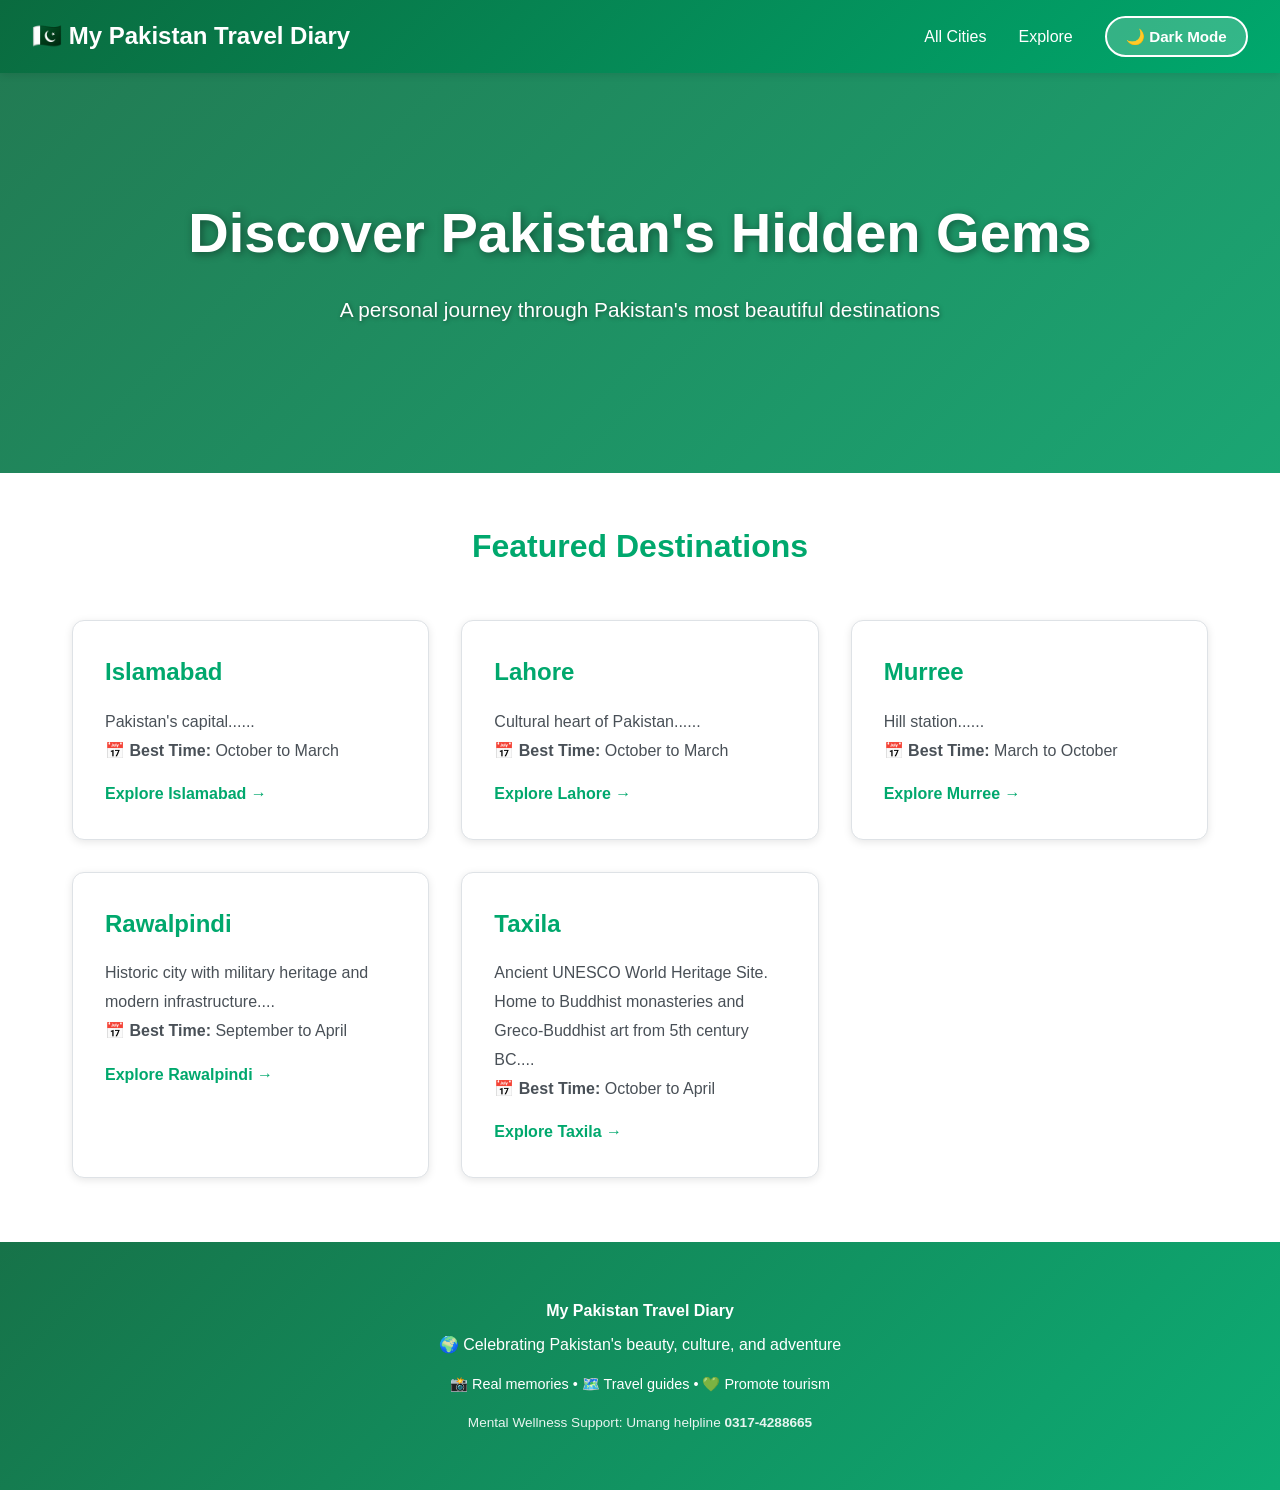
==== export/index.html @ 17359bf7 "V2: Day 2 add multipage website, darkmode toggle and map" ====
<!DOCTYPE html>
<html lang="en">
<head>
    <meta charset="UTF-8">
    <meta name="viewport" content="width=device-width, initial-scale=1.0">
    <title>My Pakistan Travel Diary - Explore Pakistan's Hidden Gems</title>
    <link rel="stylesheet" href="css/styles.css">
</head>
<body>
    <nav class="navbar">
        <a href="index.html" class="navbar-brand">🇵🇰 My Pakistan Travel Diary</a>
        <div class="navbar-nav">
            <a href="cities.html" class="nav-link">All Cities</a>
            <a href="#cities" class="nav-link">Explore</a>
            <button class="theme-toggle" onclick="toggleTheme()">🌙 Dark Mode</button>
        </div>
    </nav>

    <section class="hero">
        <h1>Discover Pakistan's Hidden Gems</h1>
        <p>A personal journey through Pakistan's most beautiful destinations</p>
    </section>

    <section class="container">
        <h2 style="text-align: center; margin: 3rem 0; color: var(--color-primary-light); font-size: 2rem;">
            Featured Destinations
        </h2>
        <div class="grid" id="cities">
            
            <div class="card">
                <h3>Islamabad</h3>
                <p>Pakistan's capital......</p>
                <p><strong>📅 Best Time:</strong> October to March</p>
                <a href="city-islamabad.html">
                   Explore Islamabad →
                </a>
            </div>
            
            <div class="card">
                <h3>Lahore</h3>
                <p>Cultural heart of Pakistan......</p>
                <p><strong>📅 Best Time:</strong> October to March</p>
                <a href="city-lahore.html">
                   Explore Lahore →
                </a>
            </div>
            
            <div class="card">
                <h3>Murree</h3>
                <p>Hill station......</p>
                <p><strong>📅 Best Time:</strong> March to October</p>
                <a href="city-murree.html">
                   Explore Murree →
                </a>
            </div>
            
            <div class="card">
                <h3>Rawalpindi</h3>
                <p>Historic city with military heritage and modern infrastructure....</p>
                <p><strong>📅 Best Time:</strong> September to April</p>
                <a href="city-rawalpindi.html">
                   Explore Rawalpindi →
                </a>
            </div>
            
            <div class="card">
                <h3>Taxila</h3>
                <p>Ancient UNESCO World Heritage Site. Home to Buddhist monasteries and Greco-Buddhist art from 5th century BC....</p>
                <p><strong>📅 Best Time:</strong> October to April</p>
                <a href="city-taxila.html">
                   Explore Taxila →
                </a>
            </div>
            
        </div>
    </section>

    <footer>
        <p><strong>My Pakistan Travel Diary</strong></p>
        <p>🌍 Celebrating Pakistan's beauty, culture, and adventure</p>
        <p style="margin-top: 1rem; font-size: 0.9rem;">
            📸 Real memories • 🗺️ Travel guides • 💚 Promote tourism
        </p>
        <p style="margin-top: 1rem; color: rgba(255,255,255,0.9); font-size: 0.85rem;">
            Mental Wellness Support: Umang helpline <strong>0317-4288665</strong>
        </p>
    </footer>

    <script>
        function toggleTheme() {
            const body = document.body;
            const button = document.querySelector('.theme-toggle');
            
            if (body.classList.contains('dark-mode')) {
                body.classList.remove('dark-mode');
                button.textContent = '🌙 Dark Mode';
                localStorage.setItem('theme', 'light');
            } else {
                body.classList.add('dark-mode');
                button.textContent = '☀️ Light Mode';
                localStorage.setItem('theme', 'dark');
            }
        }
        
        // Load saved theme on page load
        if (localStorage.getItem('theme') === 'dark') {
            document.body.classList.add('dark-mode');
            document.querySelector('.theme-toggle').textContent = '☀️ Light Mode';
        }
    </script>
</body>
</html>
---- export/css/styles.css ----
/* ========================================
   My Pakistan Travel Diary - Base Styles
   ======================================== */

* {
    margin: 0;
    padding: 0;
    box-sizing: border-box;
}

:root {
    --color-primary: #0a6b3f;
    --color-primary-light: #00a86d;
    --color-primary-dark: #055033;
    
    /* Light mode defaults */
    --bg-primary: #ffffff;
    --bg-secondary: #f8f9fa;
    --bg-tertiary: #e9ecef;
    --text-primary: #212529;
    --text-secondary: #495057;
    --border-color: #dee2e6;
    --card-shadow: rgba(0, 0, 0, 0.1);
    --card-hover-shadow: rgba(0, 0, 0, 0.15);
}

body.dark-mode {
    --bg-primary: #1a1a2e;
    --bg-secondary: #16213e;
    --bg-tertiary: #0f3460;
    --text-primary: #e0e0e0;
    --text-secondary: #b0b0b0;
    --border-color: #2d3561;
    --card-shadow: rgba(0, 0, 0, 0.3);
    --card-hover-shadow: rgba(0, 0, 0, 0.4);
}

html {
    scroll-behavior: smooth;
}

body {
    font-family: 'Segoe UI', Tahoma, Geneva, Verdana, sans-serif;
    line-height: 1.6;
    background-color: var(--bg-primary);
    color: var(--text-primary);
    transition: background-color 0.3s ease, color 0.3s ease;
}

/* ========================================
   Navbar
   ======================================== */

.navbar {
    background: linear-gradient(135deg, var(--color-primary) 0%, var(--color-primary-light) 100%);
    padding: 1rem 2rem;
    position: sticky;
    top: 0;
    z-index: 1000;
    display: flex;
    justify-content: space-between;
    align-items: center;
    box-shadow: 0 2px 8px var(--card-shadow);
}

.navbar-brand {
    font-size: 1.5rem;
    font-weight: bold;
    color: white;
    text-decoration: none;
    display: flex;
    align-items: center;
    gap: 0.5rem;
    transition: opacity 0.3s;
}

.navbar-brand:hover {
    opacity: 0.9;
}

.navbar-nav {
    display: flex;
    gap: 2rem;
    align-items: center;
    flex-wrap: wrap;
}

.nav-link {
    color: white;
    text-decoration: none;
    font-size: 1rem;
    transition: opacity 0.3s;
    font-weight: 500;
}

.nav-link:hover {
    opacity: 0.8;
}

.theme-toggle {
    padding: 0.6rem 1.2rem;
    border-radius: 25px;
    border: 2px solid white;
    background: rgba(255, 255, 255, 0.2);
    color: white;
    cursor: pointer;
    font-size: 0.95rem;
    font-weight: 600;
    transition: all 0.3s;
}

.theme-toggle:hover {
    background: rgba(255, 255, 255, 0.3);
    transform: scale(1.05);
}

/* ========================================
   Hero Section
   ======================================== */

.hero {
    background: linear-gradient(135deg, rgba(10, 107, 63, 0.9) 0%, rgba(0, 168, 109, 0.9) 100%),
                url('data:image/svg+xml,<svg xmlns="http://www.w3.org/2000/svg" viewBox="0 0 1200 400"><path fill="rgba(255,255,255,0.1)" d="M0,200 Q300,100 600,200 T1200,200 L1200,400 L0,400 Z"/></svg>');
    background-size: cover;
    background-position: center;
    background-attachment: fixed;
    color: white;
    padding: 6rem 2rem;
    text-align: center;
    min-height: 400px;
    display: flex;
    flex-direction: column;
    justify-content: center;
    align-items: center;
}

.hero h1 {
    font-size: 3.5rem;
    margin-bottom: 1rem;
    text-shadow: 2px 2px 8px rgba(0, 0, 0, 0.4);
    animation: fadeInDown 0.8s ease;
}

.hero p {
    font-size: 1.3rem;
    margin-bottom: 2rem;
    text-shadow: 1px 1px 4px rgba(0, 0, 0, 0.4);
    animation: fadeInUp 0.8s ease 0.2s backwards;
}

@keyframes fadeInDown {
    from { opacity: 0; transform: translateY(-30px); }
    to { opacity: 1; transform: translateY(0); }
}

@keyframes fadeInUp {
    from { opacity: 0; transform: translateY(30px); }
    to { opacity: 1; transform: translateY(0); }
}

/* ========================================
   Container & Grid
   ======================================== */

.container {
    max-width: 1200px;
    margin: 0 auto;
    padding: 0 2rem;
}

.grid {
    display: grid;
    grid-template-columns: repeat(auto-fit, minmax(300px, 1fr));
    gap: 2rem;
    margin: 3rem 0;
}

/* ========================================
   Cards
   ======================================== */

.card {
    background: var(--bg-primary);
    border: 1px solid var(--border-color);
    border-radius: 12px;
    padding: 2rem;
    box-shadow: 0 2px 8px var(--card-shadow);
    transition: all 0.3s ease;
}

.card:hover {
    transform: translateY(-4px);
    box-shadow: 0 8px 16px var(--card-hover-shadow);
}

.card h3 {
    color: var(--color-primary-light);
    font-size: 1.5rem;
    margin-bottom: 1rem;
}

.card p {
    color: var(--text-secondary);
    line-height: 1.8;
}

.card a {
    color: var(--color-primary-light);
    text-decoration: none;
    font-weight: 600;
    display: inline-block;
    margin-top: 1rem;
    transition: opacity 0.3s;
}

.card a:hover {
    opacity: 0.8;
}

/* ========================================
   City Section
   ======================================== */

.city-section {
    margin: 4rem 0;
    padding: 3rem;
    background: var(--bg-secondary);
    border-radius: 12px;
    border-left: 5px solid var(--color-primary-light);
}

.city-header {
    margin-bottom: 2rem;
}

.city-header h2 {
    font-size: 2.5rem;
    color: var(--color-primary-light);
    margin-bottom: 0.5rem;
}

.city-description {
    font-size: 1.1rem;
    color: var(--text-secondary);
    line-height: 1.8;
}

/* ========================================
   Info Boxes
   ======================================== */

.city-info {
    display: grid;
    grid-template-columns: repeat(auto-fit, minmax(250px, 1fr));
    gap: 1.5rem;
    margin: 2rem 0;
}

.info-box {
    background: var(--bg-primary);
    padding: 1.5rem;
    border-radius: 8px;
    border-left: 4px solid var(--color-primary);
    box-shadow: 0 2px 8px var(--card-shadow);
    transition: transform 0.3s;
}

.info-box:hover {
    transform: translateY(-2px);
}

.info-box h4 {
    color: var(--color-primary-light);
    margin-bottom: 0.5rem;
    font-size: 1.1rem;
}

.info-box p {
    color: var(--text-secondary);
    line-height: 1.6;
}

/* ========================================
   Maps
   ======================================== */

.map-container, #map {
    width: 100%;
    height: 500px;
    border-radius: 8px;
    margin: 2rem 0;
    box-shadow: 0 4px 12px var(--card-shadow);
    border: 1px solid var(--border-color);
}

.leaflet-container {
    background: var(--bg-secondary) !important;
    border-radius: 8px;
}

/* ========================================
   Travel Entries
   ======================================== */

.entries-section h3 {
    font-size: 1.8rem;
    margin: 2rem 0 1rem;
    color: var(--text-primary);
}

.entry-card {
    background: var(--bg-primary);
    border: 1px solid var(--border-color);
    border-radius: 8px;
    padding: 1.5rem;
    margin-bottom: 1.5rem;
    box-shadow: 0 2px 8px var(--card-shadow);
    transition: all 0.3s;
}

.entry-card:hover {
    transform: translateY(-2px);
    box-shadow: 0 4px 12px var(--card-hover-shadow);
}

.entry-card h4 {
    font-size: 1.3rem;
    margin-bottom: 0.5rem;
    color: var(--text-primary);
}

.entry-meta {
    display: flex;
    gap: 1rem;
    margin: 1rem 0;
    flex-wrap: wrap;
}

.meta-tag {
    padding: 0.4rem 0.9rem;
    border-radius: 20px;
    font-size: 0.85rem;
    background: rgba(0, 168, 109, 0.15);
    color: var(--color-primary-light);
    font-weight: 500;
}

.mood-badge {
    padding: 0.4rem 0.9rem;
    border-radius: 20px;
    font-size: 0.85rem;
    font-weight: 600;
    color: white;
}

.entry-description {
    color: var(--text-secondary);
    line-height: 1.8;
    margin: 1rem 0;
    font-style: italic;
    font-size: 0.95rem;
}

.entry-photo {
    margin: 1.5rem 0;
    max-width: 100%;
    border-radius: 8px;
    box-shadow: 0 4px 12px var(--card-shadow);
    transition: transform 0.3s;
}

.entry-photo:hover {
    transform: scale(1.02);
}

/* ========================================
   Footer
   ======================================== */

footer {
    background: linear-gradient(135deg, rgba(10, 107, 63, 0.95) 0%, rgba(0, 168, 109, 0.95) 100%);
    color: white;
    padding: 3rem 2rem;
    text-align: center;
    margin-top: 4rem;
}

footer p {
    margin: 0.5rem 0;
}

footer a {
    color: #e0e0e0;
    text-decoration: none;
    transition: opacity 0.3s;
}

footer a:hover {
    opacity: 0.8;
}

/* ========================================
   Responsive Design
   ======================================== */

@media (max-width: 768px) {
    .navbar {
        flex-direction: column;
        gap: 1rem;
    }
    
    .navbar-nav {
        gap: 1rem;
    }
    
    .hero h1 {
        font-size: 2rem;
    }
    
    .hero p {
        font-size: 1rem;
    }
    
    .city-header h2 {
        font-size: 1.8rem;
    }
    
    .grid {
        grid-template-columns: 1fr;
    }
    
    .map-container, #map {
        height: 300px;
    }
    
    .entry-meta {
        gap: 0.5rem;
    }
}

@media (max-width: 480px) {
    .hero {
        padding: 3rem 1rem;
    }
    
    .hero h1 {
        font-size: 1.5rem;
    }
    
    .container {
        padding: 0 1rem;
    }
    
    .card {
        padding: 1rem;
    }
    
    .city-section {
        padding: 1.5rem;
    }
}
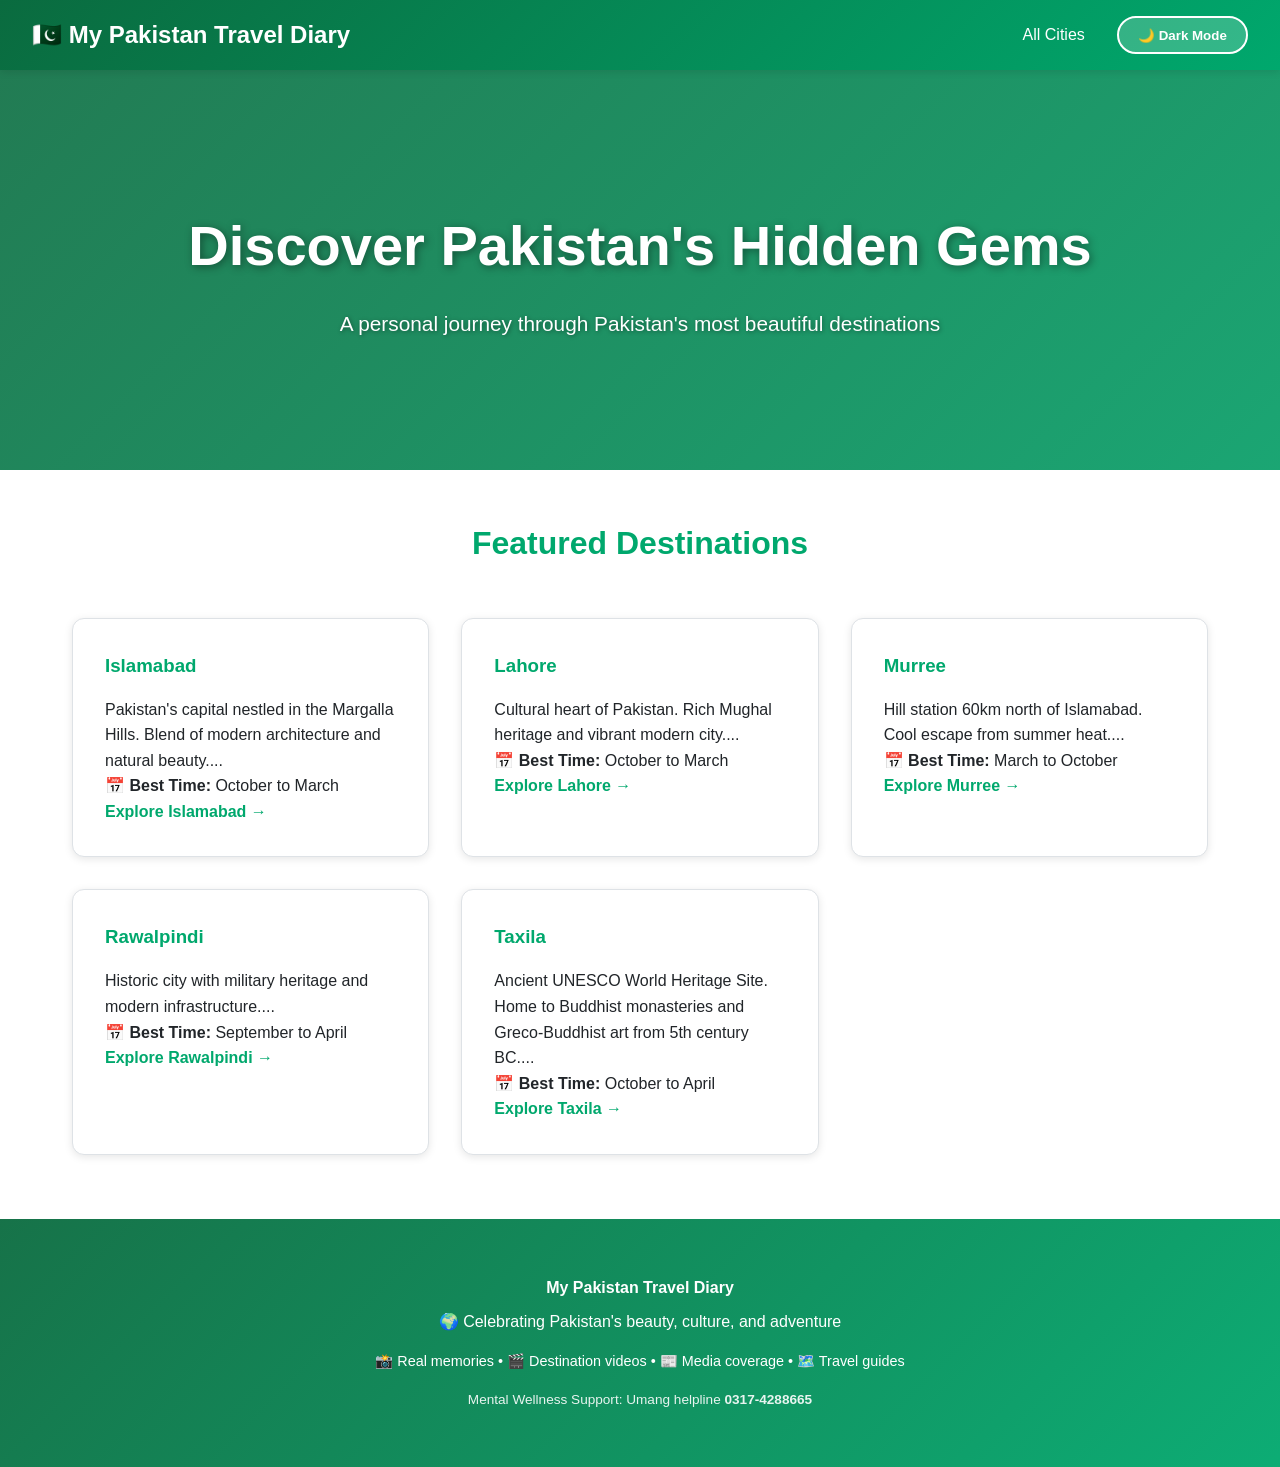
==== commit 18a1b73c: "v3:logical error" ====
--- a/export/index.html
+++ b/export/index.html
@@ -3,7 +3,7 @@
 <head>
     <meta charset="UTF-8">
     <meta name="viewport" content="width=device-width, initial-scale=1.0">
-    <title>My Pakistan Travel Diary - Explore Pakistan's Hidden Gems</title>
+    <title>My Pakistan Travel Diary - Explore Hidden Gems</title>
     <link rel="stylesheet" href="css/styles.css">
 </head>
 <body>
@@ -11,7 +11,6 @@
         <a href="index.html" class="navbar-brand">🇵🇰 My Pakistan Travel Diary</a>
         <div class="navbar-nav">
             <a href="cities.html" class="nav-link">All Cities</a>
-            <a href="#cities" class="nav-link">Explore</a>
             <button class="theme-toggle" onclick="toggleTheme()">🌙 Dark Mode</button>
         </div>
     </nav>
@@ -25,31 +24,31 @@
         <h2 style="text-align: center; margin: 3rem 0; color: var(--color-primary-light); font-size: 2rem;">
             Featured Destinations
         </h2>
-        <div class="grid" id="cities">
+        <div class="grid">
             
             <div class="card">
                 <h3>Islamabad</h3>
-                <p>Pakistan's capital......</p>
+                <p>Pakistan's capital nestled in the Margalla Hills. Blend of modern architecture and natural beauty....</p>
                 <p><strong>📅 Best Time:</strong> October to March</p>
-                <a href="city-islamabad.html">
+                <a href="city-islamabad.html" style="color: var(--color-primary-light); text-decoration: none; font-weight: 600;">
                    Explore Islamabad →
                 </a>
             </div>
             
             <div class="card">
                 <h3>Lahore</h3>
-                <p>Cultural heart of Pakistan......</p>
+                <p>Cultural heart of Pakistan. Rich Mughal heritage and vibrant modern city....</p>
                 <p><strong>📅 Best Time:</strong> October to March</p>
-                <a href="city-lahore.html">
+                <a href="city-lahore.html" style="color: var(--color-primary-light); text-decoration: none; font-weight: 600;">
                    Explore Lahore →
                 </a>
             </div>
             
             <div class="card">
                 <h3>Murree</h3>
-                <p>Hill station......</p>
+                <p>Hill station 60km north of Islamabad. Cool escape from summer heat....</p>
                 <p><strong>📅 Best Time:</strong> March to October</p>
-                <a href="city-murree.html">
+                <a href="city-murree.html" style="color: var(--color-primary-light); text-decoration: none; font-weight: 600;">
                    Explore Murree →
                 </a>
             </div>
@@ -58,7 +57,7 @@
                 <h3>Rawalpindi</h3>
                 <p>Historic city with military heritage and modern infrastructure....</p>
                 <p><strong>📅 Best Time:</strong> September to April</p>
-                <a href="city-rawalpindi.html">
+                <a href="city-rawalpindi.html" style="color: var(--color-primary-light); text-decoration: none; font-weight: 600;">
                    Explore Rawalpindi →
                 </a>
             </div>
@@ -67,7 +66,7 @@
                 <h3>Taxila</h3>
                 <p>Ancient UNESCO World Heritage Site. Home to Buddhist monasteries and Greco-Buddhist art from 5th century BC....</p>
                 <p><strong>📅 Best Time:</strong> October to April</p>
-                <a href="city-taxila.html">
+                <a href="city-taxila.html" style="color: var(--color-primary-light); text-decoration: none; font-weight: 600;">
                    Explore Taxila →
                 </a>
             </div>
@@ -79,7 +78,7 @@
         <p><strong>My Pakistan Travel Diary</strong></p>
         <p>🌍 Celebrating Pakistan's beauty, culture, and adventure</p>
         <p style="margin-top: 1rem; font-size: 0.9rem;">
-            📸 Real memories • 🗺️ Travel guides • 💚 Promote tourism
+            📸 Real memories • 🎬 Destination videos • 📰 Media coverage • 🗺️ Travel guides
         </p>
         <p style="margin-top: 1rem; color: rgba(255,255,255,0.9); font-size: 0.85rem;">
             Mental Wellness Support: Umang helpline <strong>0317-4288665</strong>
@@ -102,7 +101,6 @@
             }
         }
         
-        // Load saved theme on page load
         if (localStorage.getItem('theme') === 'dark') {
             document.body.classList.add('dark-mode');
             document.querySelector('.theme-toggle').textContent = '☀️ Light Mode';
--- a/export/css/styles.css
+++ b/export/css/styles.css
@@ -1,6 +1,6 @@
 
 /* ========================================
-   My Pakistan Travel Diary - Base Styles
+   My Pakistan Travel Diary V3 - Base Styles
    ======================================== */
 
 * {
@@ -13,8 +13,6 @@
     --color-primary: #0a6b3f;
     --color-primary-light: #00a86d;
     --color-primary-dark: #055033;
-    
-    /* Light mode defaults */
     --bg-primary: #ffffff;
     --bg-secondary: #f8f9fa;
     --bg-tertiary: #e9ecef;
@@ -48,10 +46,7 @@
     transition: background-color 0.3s ease, color 0.3s ease;
 }
 
-/* ========================================
-   Navbar
-   ======================================== */
-
+/* Navbar */
 .navbar {
     background: linear-gradient(135deg, var(--color-primary) 0%, var(--color-primary-light) 100%);
     padding: 1rem 2rem;
@@ -69,21 +64,12 @@
     font-weight: bold;
     color: white;
     text-decoration: none;
-    display: flex;
-    align-items: center;
-    gap: 0.5rem;
-    transition: opacity 0.3s;
-}
-
-.navbar-brand:hover {
-    opacity: 0.9;
 }
 
 .navbar-nav {
     display: flex;
     gap: 2rem;
     align-items: center;
-    flex-wrap: wrap;
 }
 
 .nav-link {
@@ -91,7 +77,6 @@
     text-decoration: none;
     font-size: 1rem;
     transition: opacity 0.3s;
-    font-weight: 500;
 }
 
 .nav-link:hover {
@@ -105,25 +90,17 @@
     background: rgba(255, 255, 255, 0.2);
     color: white;
     cursor: pointer;
-    font-size: 0.95rem;
     font-weight: 600;
     transition: all 0.3s;
 }
 
 .theme-toggle:hover {
     background: rgba(255, 255, 255, 0.3);
-    transform: scale(1.05);
-}
-
-/* ========================================
-   Hero Section
-   ======================================== */
-
+}
+
+/* Hero */
 .hero {
-    background: linear-gradient(135deg, rgba(10, 107, 63, 0.9) 0%, rgba(0, 168, 109, 0.9) 100%),
-                url('data:image/svg+xml,<svg xmlns="http://www.w3.org/2000/svg" viewBox="0 0 1200 400"><path fill="rgba(255,255,255,0.1)" d="M0,200 Q300,100 600,200 T1200,200 L1200,400 L0,400 Z"/></svg>');
-    background-size: cover;
-    background-position: center;
+    background: linear-gradient(135deg, rgba(10, 107, 63, 0.9) 0%, rgba(0, 168, 109, 0.9) 100%);
     background-attachment: fixed;
     color: white;
     padding: 6rem 2rem;
@@ -132,43 +109,27 @@
     display: flex;
     flex-direction: column;
     justify-content: center;
-    align-items: center;
 }
 
 .hero h1 {
     font-size: 3.5rem;
     margin-bottom: 1rem;
     text-shadow: 2px 2px 8px rgba(0, 0, 0, 0.4);
-    animation: fadeInDown 0.8s ease;
 }
 
 .hero p {
     font-size: 1.3rem;
-    margin-bottom: 2rem;
     text-shadow: 1px 1px 4px rgba(0, 0, 0, 0.4);
-    animation: fadeInUp 0.8s ease 0.2s backwards;
-}
-
-@keyframes fadeInDown {
-    from { opacity: 0; transform: translateY(-30px); }
-    to { opacity: 1; transform: translateY(0); }
-}
-
-@keyframes fadeInUp {
-    from { opacity: 0; transform: translateY(30px); }
-    to { opacity: 1; transform: translateY(0); }
-}
-
-/* ========================================
-   Container & Grid
-   ======================================== */
-
+}
+
+/* Container */
 .container {
     max-width: 1200px;
     margin: 0 auto;
     padding: 0 2rem;
 }
 
+/* Grid */
 .grid {
     display: grid;
     grid-template-columns: repeat(auto-fit, minmax(300px, 1fr));
@@ -176,17 +137,14 @@
     margin: 3rem 0;
 }
 
-/* ========================================
-   Cards
-   ======================================== */
-
+/* Card */
 .card {
     background: var(--bg-primary);
     border: 1px solid var(--border-color);
     border-radius: 12px;
     padding: 2rem;
     box-shadow: 0 2px 8px var(--card-shadow);
-    transition: all 0.3s ease;
+    transition: all 0.3s;
 }
 
 .card:hover {
@@ -196,32 +154,10 @@
 
 .card h3 {
     color: var(--color-primary-light);
-    font-size: 1.5rem;
     margin-bottom: 1rem;
 }
 
-.card p {
-    color: var(--text-secondary);
-    line-height: 1.8;
-}
-
-.card a {
-    color: var(--color-primary-light);
-    text-decoration: none;
-    font-weight: 600;
-    display: inline-block;
-    margin-top: 1rem;
-    transition: opacity 0.3s;
-}
-
-.card a:hover {
-    opacity: 0.8;
-}
-
-/* ========================================
-   City Section
-   ======================================== */
-
+/* City Section */
 .city-section {
     margin: 4rem 0;
     padding: 3rem;
@@ -230,26 +166,18 @@
     border-left: 5px solid var(--color-primary-light);
 }
 
-.city-header {
-    margin-bottom: 2rem;
-}
-
 .city-header h2 {
     font-size: 2.5rem;
     color: var(--color-primary-light);
-    margin-bottom: 0.5rem;
+    margin-bottom: 1rem;
 }
 
 .city-description {
     font-size: 1.1rem;
     color: var(--text-secondary);
-    line-height: 1.8;
-}
-
-/* ========================================
-   Info Boxes
-   ======================================== */
-
+}
+
+/* Info Boxes */
 .city-info {
     display: grid;
     grid-template-columns: repeat(auto-fit, minmax(250px, 1fr));
@@ -263,46 +191,109 @@
     border-radius: 8px;
     border-left: 4px solid var(--color-primary);
     box-shadow: 0 2px 8px var(--card-shadow);
+}
+
+.info-box h4 {
+    color: var(--color-primary-light);
+    margin-bottom: 0.5rem;
+}
+
+/* Videos Section */
+.videos-section {
+    margin: 3rem 0;
+    padding: 2rem;
+    background: var(--bg-primary);
+    border-radius: 8px;
+    border: 2px solid var(--color-primary-light);
+}
+
+.videos-grid {
+    display: grid;
+    grid-template-columns: repeat(auto-fit, minmax(300px, 1fr));
+    gap: 2rem;
+    margin-top: 2rem;
+}
+
+.video-card {
+    border-radius: 8px;
+    overflow: hidden;
+    box-shadow: 0 4px 12px var(--card-shadow);
     transition: transform 0.3s;
 }
 
-.info-box:hover {
-    transform: translateY(-2px);
-}
-
-.info-box h4 {
-    color: var(--color-primary-light);
-    margin-bottom: 0.5rem;
-    font-size: 1.1rem;
-}
-
-.info-box p {
+.video-card:hover {
+    transform: translateY(-4px);
+}
+
+.video-card iframe {
+    width: 100%;
+    height: 250px;
+    border: none;
+}
+
+.video-title {
+    padding: 1rem;
+    background: var(--bg-secondary);
+    font-weight: 600;
+    color: var(--text-primary);
+}
+
+/* Media Section */
+.media-section {
+    margin: 3rem 0;
+    padding: 2rem;
+    background: var(--bg-secondary);
+    border-radius: 8px;
+}
+
+.media-by-type {
+    margin: 1.5rem 0;
+}
+
+.media-type-title {
+    font-size: 1.2rem;
+    color: var(--color-primary-light);
+    margin-bottom: 1rem;
+    font-weight: 600;
+}
+
+.media-list {
+    list-style: none;
+    padding: 0;
+}
+
+.media-item {
+    padding: 1rem;
+    margin-bottom: 1rem;
+    background: var(--bg-primary);
+    border-left: 4px solid var(--color-primary);
+    border-radius: 4px;
+    box-shadow: 0 2px 8px var(--card-shadow);
+    transition: all 0.3s;
+}
+
+.media-item:hover {
+    transform: translateX(4px);
+}
+
+.media-item a {
+    color: var(--color-primary-light);
+    text-decoration: none;
+    font-weight: 600;
+    font-size: 1.05rem;
+}
+
+.media-item a:hover {
+    text-decoration: underline;
+}
+
+.media-source {
+    margin-top: 0.5rem;
     color: var(--text-secondary);
-    line-height: 1.6;
-}
-
-/* ========================================
-   Maps
-   ======================================== */
-
-.map-container, #map {
-    width: 100%;
-    height: 500px;
-    border-radius: 8px;
-    margin: 2rem 0;
-    box-shadow: 0 4px 12px var(--card-shadow);
-    border: 1px solid var(--border-color);
-}
-
-.leaflet-container {
-    background: var(--bg-secondary) !important;
-    border-radius: 8px;
-}
-
-/* ========================================
-   Travel Entries
-   ======================================== */
-
+    font-size: 0.9rem;
+}
+
+/* Entries */
 .entries-section h3 {
     font-size: 1.8rem;
     margin: 2rem 0 1rem;
@@ -316,18 +307,11 @@
     padding: 1.5rem;
     margin-bottom: 1.5rem;
     box-shadow: 0 2px 8px var(--card-shadow);
-    transition: all 0.3s;
-}
-
-.entry-card:hover {
-    transform: translateY(-2px);
-    box-shadow: 0 4px 12px var(--card-hover-shadow);
 }
 
 .entry-card h4 {
     font-size: 1.3rem;
     margin-bottom: 0.5rem;
-    color: var(--text-primary);
 }
 
 .entry-meta {
@@ -343,7 +327,6 @@
     font-size: 0.85rem;
     background: rgba(0, 168, 109, 0.15);
     color: var(--color-primary-light);
-    font-weight: 500;
 }
 
 .mood-badge {
@@ -354,30 +337,23 @@
     color: white;
 }
 
-.entry-description {
-    color: var(--text-secondary);
-    line-height: 1.8;
+.entry-photo {
+    max-width: 100%;
+    border-radius: 8px;
     margin: 1rem 0;
-    font-style: italic;
-    font-size: 0.95rem;
-}
-
-.entry-photo {
-    margin: 1.5rem 0;
-    max-width: 100%;
-    border-radius: 8px;
     box-shadow: 0 4px 12px var(--card-shadow);
-    transition: transform 0.3s;
-}
-
-.entry-photo:hover {
-    transform: scale(1.02);
-}
-
-/* ========================================
-   Footer
-   ======================================== */
-
+}
+
+/* Map */
+#map, .map-container {
+    width: 100%;
+    height: 500px;
+    border-radius: 8px;
+    margin: 2rem 0;
+    box-shadow: 0 4px 12px var(--card-shadow);
+}
+
+/* Footer */
 footer {
     background: linear-gradient(135deg, rgba(10, 107, 63, 0.95) 0%, rgba(0, 168, 109, 0.95) 100%);
     color: white;
@@ -393,24 +369,16 @@
 footer a {
     color: #e0e0e0;
     text-decoration: none;
-    transition: opacity 0.3s;
 }
 
 footer a:hover {
     opacity: 0.8;
 }
 
-/* ========================================
-   Responsive Design
-   ======================================== */
-
+/* Responsive */
 @media (max-width: 768px) {
     .navbar {
         flex-direction: column;
-        gap: 1rem;
-    }
-    
-    .navbar-nav {
         gap: 1rem;
     }
     
@@ -418,45 +386,15 @@
         font-size: 2rem;
     }
     
-    .hero p {
-        font-size: 1rem;
-    }
-    
-    .city-header h2 {
-        font-size: 1.8rem;
-    }
-    
     .grid {
         grid-template-columns: 1fr;
     }
     
-    .map-container, #map {
+    #map, .map-container {
         height: 300px;
     }
     
-    .entry-meta {
-        gap: 0.5rem;
+    .videos-grid {
+        grid-template-columns: 1fr;
     }
 }
-
-@media (max-width: 480px) {
-    .hero {
-        padding: 3rem 1rem;
-    }
-    
-    .hero h1 {
-        font-size: 1.5rem;
-    }
-    
-    .container {
-        padding: 0 1rem;
-    }
-    
-    .card {
-        padding: 1rem;
-    }
-    
-    .city-section {
-        padding: 1.5rem;
-    }
-}
